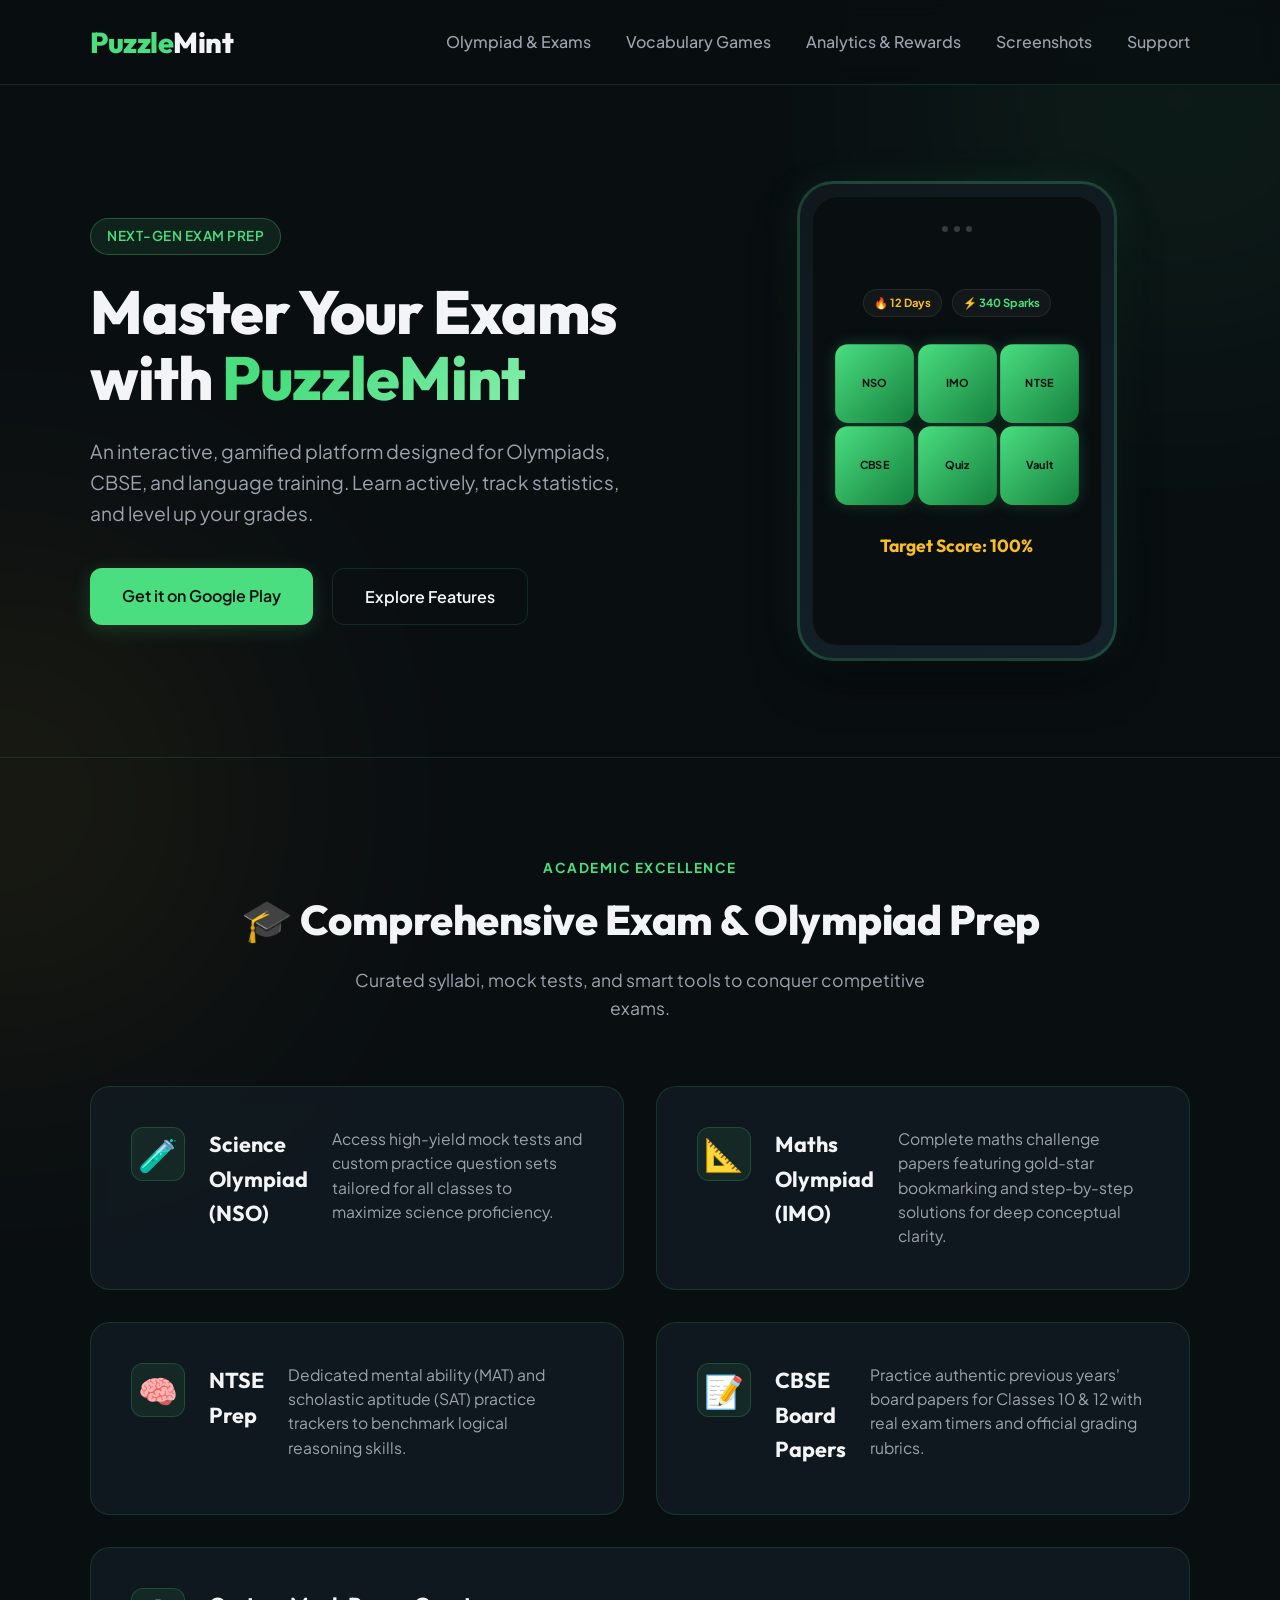
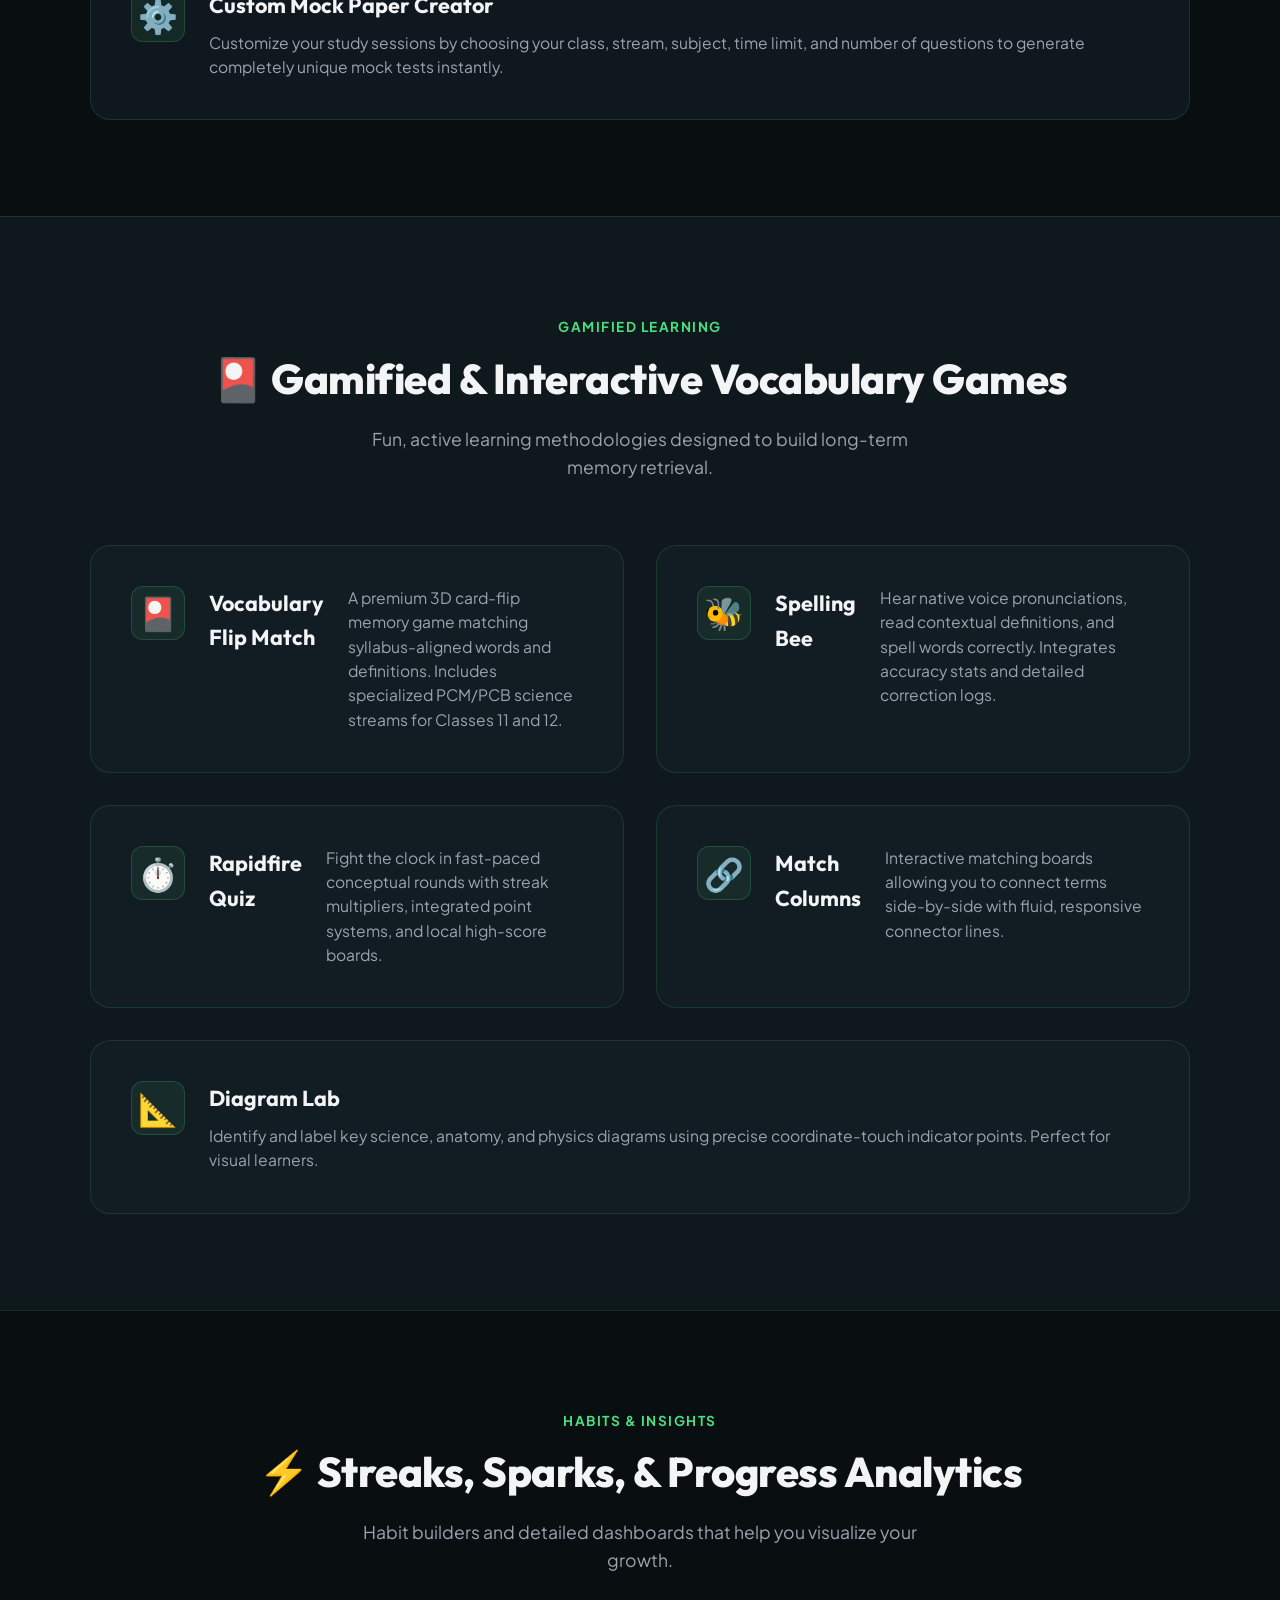
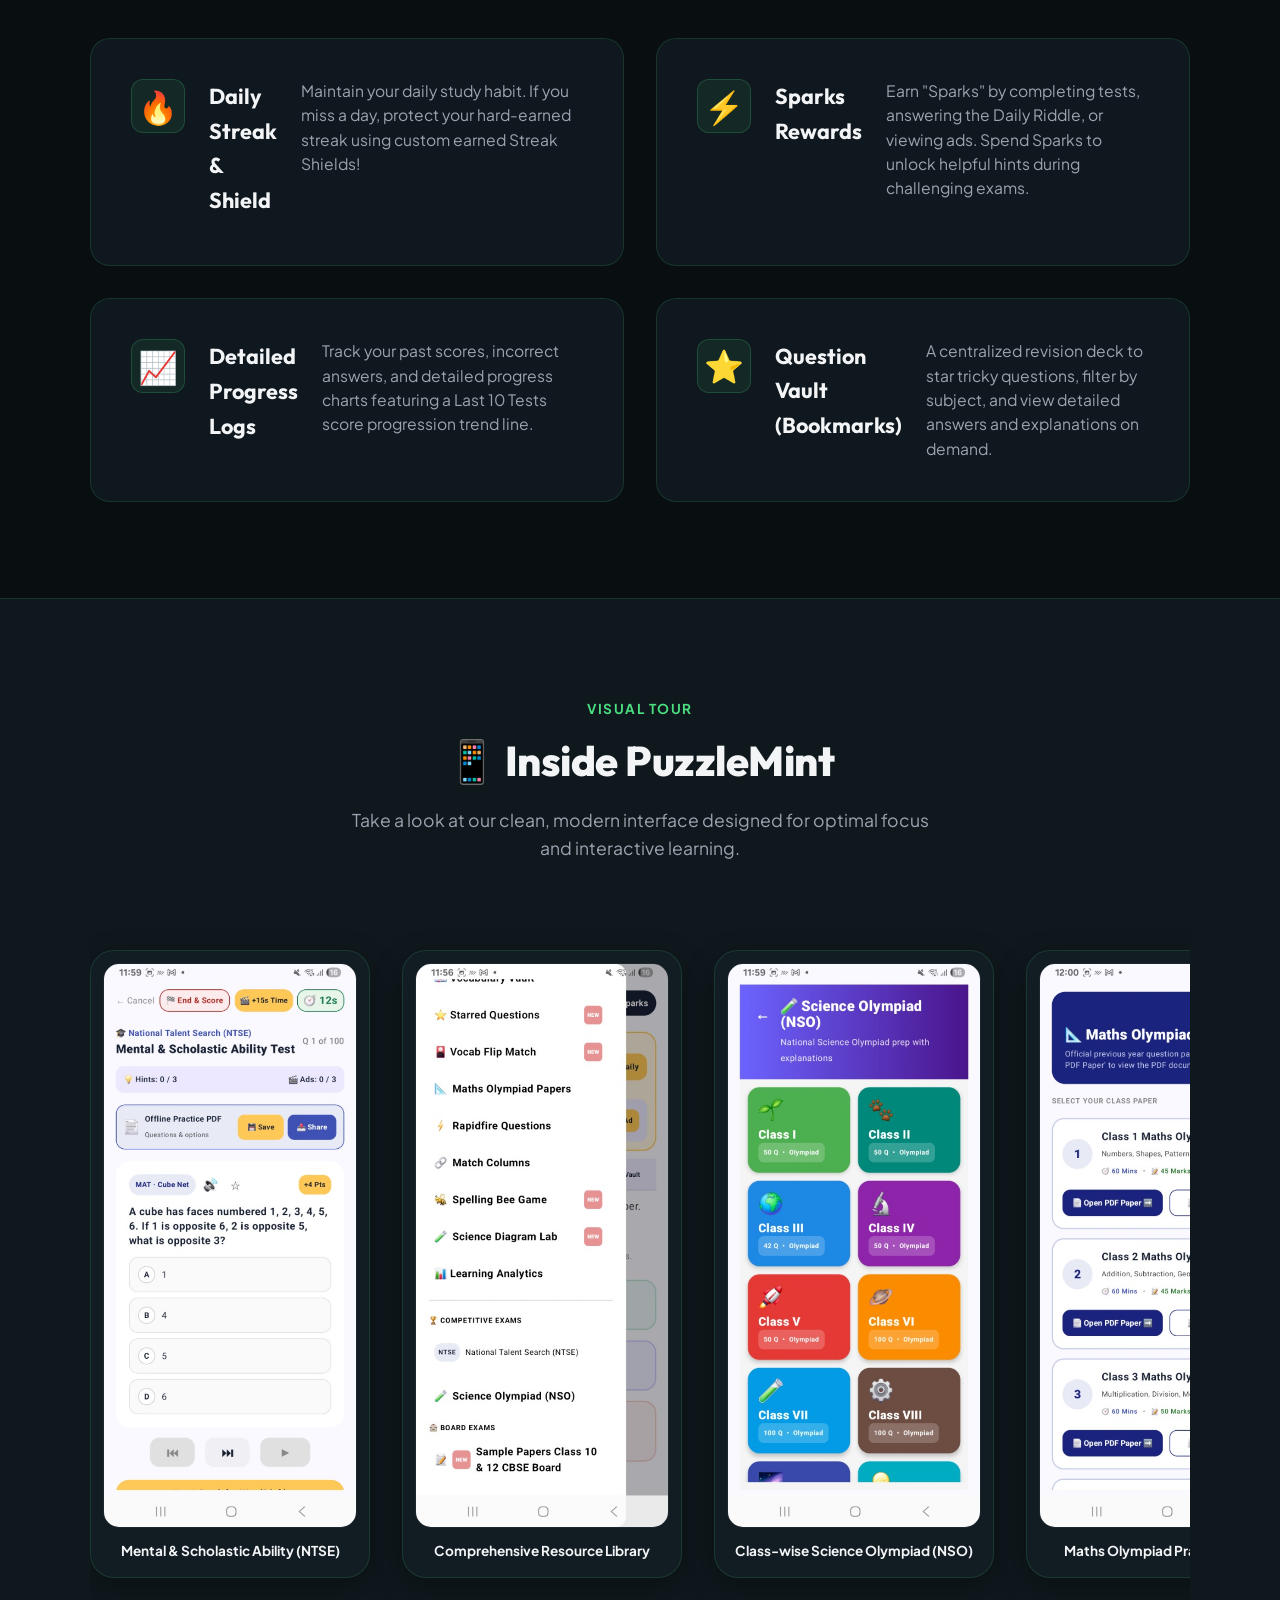
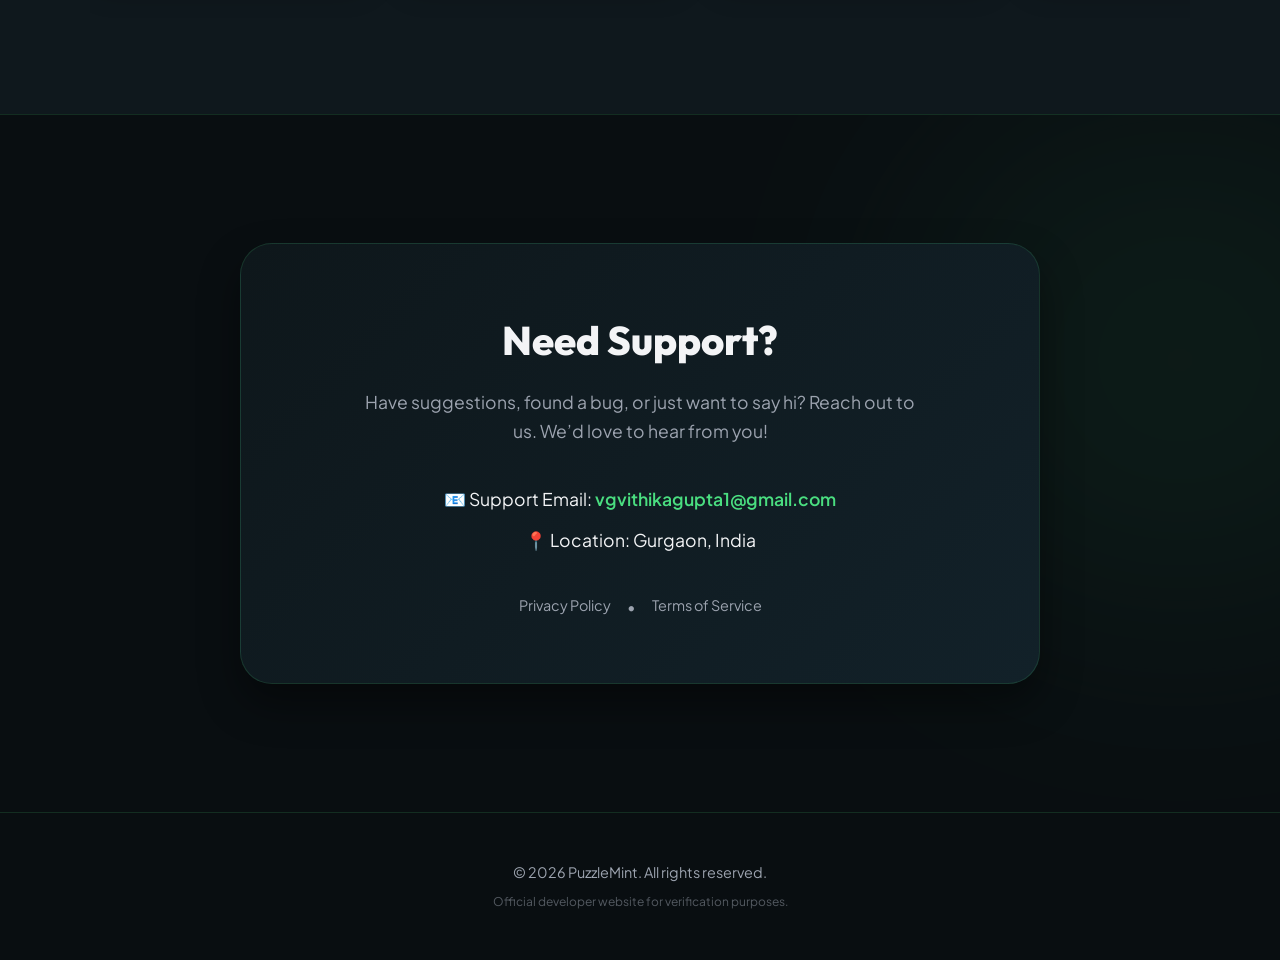
==== index.html @ e4a866c2 "initial commit for root website and app-ads.txt" ====
<!DOCTYPE html>
<html lang="en">
<head>
    <meta charset="UTF-8">
    <meta name="viewport" content="width=device-width, initial-scale=1.0">
    <title>PuzzleMint | Comprehensive Olympiad & Exam Prep platform</title>
    <meta name="description" content="Welcome to PuzzleMint, your ultimate gamified learning companion featuring Olympiad Prep, NSO & IMO, custom mock papers, vocabulary matches, and advanced student progress trackers.">
    <!-- Google Fonts -->
    <link rel="preconnect" href="https://fonts.googleapis.com">
    <link rel="preconnect" href="https://fonts.gstatic.com" crossorigin>
    <link href="https://fonts.googleapis.com/css2?family=Outfit:wght@300;400;600;800&family=Plus+Jakarta+Sans:wght@300;400;500;700&display=swap" rel="stylesheet">
    <link rel="stylesheet" href="style.css?v=1.0.2">
</head>
<body>
    <!-- Background glow elements -->
    <div class="glow glow-1"></div>
    <div class="glow glow-2"></div>
    <div class="glow glow-3"></div>

    <header>
        <div class="container navbar">
            <div class="logo">
                <span class="logo-mint">Puzzle</span><span class="logo-gold">Mint</span>
            </div>
            <nav>
                <a href="#prep">Olympiad & Exams</a>
                <a href="#vocabulary">Vocabulary Games</a>
                <a href="#analytics">Analytics & Rewards</a>
                <a href="#screenshots">Screenshots</a>
                <a href="#support">Support</a>
            </nav>
        </div>
    </header>

    <main>
        <!-- Hero Section -->
        <section class="hero container">
            <div class="hero-content">
                <span class="badge">Next-Gen Exam Prep</span>
                <h1>Master Your Exams with <span class="text-gradient">PuzzleMint</span></h1>
                <p>An interactive, gamified platform designed for Olympiads, CBSE, and language training. Learn actively, track statistics, and level up your grades.</p>
                <div class="cta-buttons">
                    <a href="https://play.google.com/store/apps" target="_blank" rel="noopener noreferrer" class="btn btn-primary">
                        Get it on Google Play
                    </a>
                    <a href="#prep" class="btn btn-secondary">Explore Features</a>
                </div>
            </div>
            <div class="hero-visual">
                <div class="game-mockup">
                    <div class="mockup-inner">
                        <div class="mockup-header">
                            <span class="dot"></span>
                            <span class="dot"></span>
                            <span class="dot"></span>
                        </div>
                        <div class="mockup-screen">
                            <div class="stats-mini-board">
                                <div class="streak-mini">🔥 12 Days</div>
                                <div class="sparks-mini">⚡ 340 Sparks</div>
                            </div>
                            <div class="puzzle-grid">
                                <div class="grid-cell active">NSO</div>
                                <div class="grid-cell active">IMO</div>
                                <div class="grid-cell active">NTSE</div>
                                <div class="grid-cell active">CBSE</div>
                                <div class="grid-cell active">Quiz</div>
                                <div class="grid-cell active">Vault</div>
                            </div>
                            <div class="mockup-score">Target Score: 100%</div>
                        </div>
                    </div>
                </div>
            </div>
        </section>

        <!-- Section 1: Exam & Olympiad Prep -->
        <section id="prep" class="features-section">
            <div class="container">
                <div class="section-header">
                    <span class="section-badge">Academic Excellence</span>
                    <h2>🎓 Comprehensive Exam & Olympiad Prep</h2>
                    <p>Curated syllabi, mock tests, and smart tools to conquer competitive exams.</p>
                </div>
                <div class="features-grid">
                    <div class="feature-card">
                        <div class="feature-icon">🧪</div>
                        <h3>Science Olympiad (NSO)</h3>
                        <p>Access high-yield mock tests and custom practice question sets tailored for all classes to maximize science proficiency.</p>
                    </div>
                    <div class="feature-card">
                        <div class="feature-icon">📐</div>
                        <h3>Maths Olympiad (IMO)</h3>
                        <p>Complete maths challenge papers featuring gold-star bookmarking and step-by-step solutions for deep conceptual clarity.</p>
                    </div>
                    <div class="feature-card">
                        <div class="feature-icon">🧠</div>
                        <h3>NTSE Prep</h3>
                        <p>Dedicated mental ability (MAT) and scholastic aptitude (SAT) practice trackers to benchmark logical reasoning skills.</p>
                    </div>
                    <div class="feature-card">
                        <div class="feature-icon">📝</div>
                        <h3>CBSE Board Papers</h3>
                        <p>Practice authentic previous years' board papers for Classes 10 & 12 with real exam timers and official grading rubrics.</p>
                    </div>
                    <div class="feature-card full-width">
                        <div class="feature-icon">⚙️</div>
                        <div>
                            <h3>Custom Mock Paper Creator</h3>
                            <p>Customize your study sessions by choosing your class, stream, subject, time limit, and number of questions to generate completely unique mock tests instantly.</p>
                        </div>
                    </div>
                </div>
            </div>
        </section>

        <!-- Section 2: Gamified & Interactive Vocabulary Games -->
        <section id="vocabulary" class="features-section alt-bg">
            <div class="container">
                <div class="section-header">
                    <span class="section-badge">Gamified Learning</span>
                    <h2>🎴 Gamified & Interactive Vocabulary Games</h2>
                    <p>Fun, active learning methodologies designed to build long-term memory retrieval.</p>
                </div>
                <div class="features-grid">
                    <div class="feature-card">
                        <div class="feature-icon">🎴</div>
                        <h3>Vocabulary Flip Match</h3>
                        <p>A premium 3D card-flip memory game matching syllabus-aligned words and definitions. Includes specialized PCM/PCB science streams for Classes 11 and 12.</p>
                    </div>
                    <div class="feature-card">
                        <div class="feature-icon">🐝</div>
                        <h3>Spelling Bee</h3>
                        <p>Hear native voice pronunciations, read contextual definitions, and spell words correctly. Integrates accuracy stats and detailed correction logs.</p>
                    </div>
                    <div class="feature-card">
                        <div class="feature-icon">⏱️</div>
                        <h3>Rapidfire Quiz</h3>
                        <p>Fight the clock in fast-paced conceptual rounds with streak multipliers, integrated point systems, and local high-score boards.</p>
                    </div>
                    <div class="feature-card">
                        <div class="feature-icon">🔗</div>
                        <h3>Match Columns</h3>
                        <p>Interactive matching boards allowing you to connect terms side-by-side with fluid, responsive connector lines.</p>
                    </div>
                    <div class="feature-card full-width">
                        <div class="feature-icon">📐</div>
                        <div>
                            <h3>Diagram Lab</h3>
                            <p>Identify and label key science, anatomy, and physics diagrams using precise coordinate-touch indicator points. Perfect for visual learners.</p>
                        </div>
                    </div>
                </div>
            </div>
        </section>

        <!-- Section 3: Streaks, Sparks, & Progress Analytics -->
        <section id="analytics" class="features-section">
            <div class="container">
                <div class="section-header">
                    <span class="section-badge">Habits & Insights</span>
                    <h2>⚡ Streaks, Sparks, & Progress Analytics</h2>
                    <p>Habit builders and detailed dashboards that help you visualize your growth.</p>
                </div>
                <div class="features-grid">
                    <div class="feature-card">
                        <div class="feature-icon">🔥</div>
                        <h3>Daily Streak & Shield</h3>
                        <p>Maintain your daily study habit. If you miss a day, protect your hard-earned streak using custom earned Streak Shields!</p>
                    </div>
                    <div class="feature-card">
                        <div class="feature-icon">⚡</div>
                        <h3>Sparks Rewards</h3>
                        <p>Earn "Sparks" by completing tests, answering the Daily Riddle, or viewing ads. Spend Sparks to unlock helpful hints during challenging exams.</p>
                    </div>
                    <div class="feature-card">
                        <div class="feature-icon">📈</div>
                        <h3>Detailed Progress Logs</h3>
                        <p>Track your past scores, incorrect answers, and detailed progress charts featuring a Last 10 Tests score progression trend line.</p>
                    </div>
                    <div class="feature-card">
                        <div class="feature-icon">⭐</div>
                        <h3>Question Vault (Bookmarks)</h3>
                        <p>A centralized revision deck to star tricky questions, filter by subject, and view detailed answers and explanations on demand.</p>
                    </div>
                </div>
            </div>
        </section>

        <!-- App Screenshots Section -->
        <section id="screenshots" class="screenshots-section alt-bg">
            <div class="container">
                <div class="section-header">
                    <span class="section-badge">Visual Tour</span>
                    <h2>📱 Inside PuzzleMint</h2>
                    <p>Take a look at our clean, modern interface designed for optimal focus and interactive learning.</p>
                </div>
                <div class="screenshots-slider">
                    <div class="screenshot-item">
                        <img src="assets/screen1.jpg" alt="NTSE Mental & Scholastic Ability Test Screen">
                        <p class="screenshot-caption">Mental & Scholastic Ability (NTSE)</p>
                    </div>
                    <div class="screenshot-item">
                        <img src="assets/screen2.jpg" alt="App Resource Menu Screen">
                        <p class="screenshot-caption">Comprehensive Resource Library</p>
                    </div>
                    <div class="screenshot-item">
                        <img src="assets/screen3.jpg" alt="Science Olympiad NSO Screen">
                        <p class="screenshot-caption">Class-wise Science Olympiad (NSO)</p>
                    </div>
                    <div class="screenshot-item">
                        <img src="assets/screen4.jpg" alt="Maths Olympiad IMO Screen">
                        <p class="screenshot-caption">Maths Olympiad Practice (IMO)</p>
                    </div>
                    <div class="screenshot-item">
                        <img src="assets/screen5.jpg" alt="Vocabulary Quest & Streak Screen">
                        <p class="screenshot-caption">Gamified Vocabulary & Daily Streaks</p>
                    </div>
                    <div class="screenshot-item">
                        <img src="assets/screen6.jpg" alt="Custom Mock Paper Creator Screen">
                        <p class="screenshot-caption">Custom Mock Paper Creator</p>
                    </div>
                    <div class="screenshot-item">
                        <img src="assets/screen7.jpg" alt="Spelling Bee Difficulty Level Selection Screen">
                        <p class="screenshot-caption">Spelling Bee game</p>
                    </div>
                    <div class="screenshot-item">
                        <img src="assets/screen8.jpg" alt="CBSE Board Papers Subject Selection Screen">
                        <p class="screenshot-caption">CBSE Board subject selection</p>
                    </div>
                    <div class="screenshot-item">
                        <img src="assets/screen9.jpg" alt="CBSE Board Papers Class Level Selection Screen">
                        <p class="screenshot-caption">CBSE Board class selection</p>
                    </div>
                    <div class="screenshot-item">
                        <img src="assets/screen10.jpg" alt="Science Olympiad NSO Quiz Screen">
                        <p class="screenshot-caption">Science Olympiad (NSO) practice</p>
                    </div>
                    <div class="screenshot-item">
                        <img src="assets/screen11.jpg" alt="Vocabulary Practice Questions Screen">
                        <p class="screenshot-caption">Vocabulary practice by class</p>
                    </div>
                    <div class="screenshot-item">
                        <img src="assets/screen12.jpg" alt="Weekly Topic Digest Grade Selection Screen">
                        <p class="screenshot-caption">Weekly Topic Digest</p>
                    </div>
                    <div class="screenshot-item">
                        <img src="assets/screen13.jpg" alt="Science Diagram Lab Selection Screen">
                        <p class="screenshot-caption">Science Diagram Lab</p>
                    </div>
                    <div class="screenshot-item">
                        <img src="assets/screen14.jpg" alt="Maths Olympiad IMO Papers Screen">
                        <p class="screenshot-caption">IMO Papers list</p>
                    </div>
                </div>
            </div>
        </section>

        <!-- Support & Contact Section -->
        <section id="support" class="support-section">
            <div class="container">
                <div class="support-card">
                    <h2>Need Support?</h2>
                    <p>Have suggestions, found a bug, or just want to say hi? Reach out to us. We’d love to hear from you!</p>
                    <div class="contact-details">
                        <p>📧 Support Email: <a href="mailto:vgvithikagupta1@gmail.com">vgvithikagupta1@gmail.com</a></p>
                        <p>📍 Location: Gurgaon, India</p>
                    </div>
                    <div class="legal-links">
                        <a href="privacy-policy.html">Privacy Policy</a>
                        <span>•</span>
                        <a href="terms-of-service.html">Terms of Service</a>
                    </div>
                </div>
            </div>
        </section>
    </main>

    <footer>
        <div class="container footer-content">
            <p>&copy; 2026 PuzzleMint. All rights reserved.</p>
            <p class="verification-tag">Official developer website for verification purposes.</p>
        </div>
    </footer>
</body>
</html>
---- style.css ----
/* --- Design System & CSS Variables --- */
:root {
    --bg-dark: #090e11;
    --bg-dark-accent: #0f181d;
    --mint-primary: #4ade80;
    --mint-light: #86efac;
    --mint-dark: #15803d;
    --gold: #fbbf24;
    --text-main: #f3f4f6;
    --text-muted: #9ca3af;
    --card-bg: rgba(21, 33, 40, 0.6);
    --border-color: rgba(74, 222, 128, 0.15);
    --font-heading: 'Outfit', sans-serif;
    --font-body: 'Plus Jakarta Sans', sans-serif;
}

* {
    margin: 0;
    padding: 0;
    box-sizing: border-box;
}

body {
    background-color: var(--bg-dark);
    color: var(--text-main);
    font-family: var(--font-body);
    line-height: 1.6;
    overflow-x: hidden;
    position: relative;
}

/* Background glows for a premium modern feel */
.glow {
    position: absolute;
    width: 400px;
    height: 400px;
    border-radius: 50%;
    filter: blur(140px);
    z-index: -1;
    opacity: 0.12;
    pointer-events: none;
}

.glow-1 {
    background-color: var(--mint-primary);
    top: -100px;
    right: -100px;
}

.glow-2 {
    background-color: var(--gold);
    top: 600px;
    left: -200px;
}

.glow-3 {
    background-color: var(--mint-primary);
    bottom: 400px;
    right: -100px;
}

/* Layout Utilities */
.container {
    width: 90%;
    max-width: 1100px;
    margin: 0 auto;
}

/* Header & Navbar */
header {
    background-color: rgba(9, 14, 17, 0.8);
    backdrop-filter: blur(10px);
    border-bottom: 1px solid var(--border-color);
    position: sticky;
    top: 0;
    z-index: 100;
}

.navbar {
    display: flex;
    justify-content: space-between;
    align-items: center;
    padding: 1.2rem 0;
}

.logo {
    font-family: var(--font-heading);
    font-size: 1.8rem;
    font-weight: 800;
    letter-spacing: -0.5px;
}

.logo-mint {
    color: var(--mint-primary);
}

.logo-gold {
    color: var(--text-main);
}

nav a {
    color: var(--text-muted);
    text-decoration: none;
    margin-left: 2rem;
    font-weight: 500;
    transition: color 0.3s ease;
}

nav a:hover {
    color: var(--mint-primary);
}

/* Hero Section */
.hero {
    display: flex;
    align-items: center;
    justify-content: space-between;
    padding: 6rem 0;
    gap: 4rem;
}

.hero-content {
    flex: 1.1;
}

.badge {
    display: inline-block;
    background-color: rgba(74, 222, 128, 0.1);
    border: 1px solid rgba(74, 222, 128, 0.3);
    color: var(--mint-primary);
    padding: 0.4rem 1rem;
    border-radius: 50px;
    font-size: 0.85rem;
    font-weight: 600;
    margin-bottom: 1.5rem;
    text-transform: uppercase;
    letter-spacing: 0.5px;
}

.hero-content h1 {
    font-family: var(--font-heading);
    font-size: 3.8rem;
    line-height: 1.1;
    font-weight: 800;
    margin-bottom: 1.5rem;
    letter-spacing: -1px;
}

.text-gradient {
    background: linear-gradient(135deg, var(--mint-primary) 30%, var(--mint-light));
    -webkit-background-clip: text;
    -webkit-text-fill-color: transparent;
}

.hero-content p {
    font-size: 1.2rem;
    color: var(--text-muted);
    margin-bottom: 2.5rem;
    max-width: 550px;
}

.cta-buttons {
    display: flex;
    gap: 1.2rem;
}

.btn {
    display: inline-block;
    padding: 0.9rem 2rem;
    border-radius: 12px;
    font-weight: 600;
    font-size: 1rem;
    text-decoration: none;
    transition: all 0.3s cubic-bezier(0.4, 0, 0.2, 1);
    cursor: pointer;
}

.btn-primary {
    background-color: var(--mint-primary);
    color: var(--bg-dark);
    box-shadow: 0 4px 20px rgba(74, 222, 128, 0.2);
}

.btn-primary:hover {
    background-color: var(--mint-light);
    transform: translateY(-2px);
    box-shadow: 0 6px 24px rgba(74, 222, 128, 0.3);
}

.btn-secondary {
    background-color: transparent;
    color: var(--text-main);
    border: 1px solid var(--border-color);
}

.btn-secondary:hover {
    background-color: rgba(74, 222, 128, 0.05);
    border-color: var(--mint-primary);
    transform: translateY(-2px);
}

.hero-visual {
    flex: 0.9;
    display: flex;
    justify-content: center;
}

/* Beautiful Interactive Game Mockup */
.game-mockup {
    width: 320px;
    height: 480px;
    background: linear-gradient(145deg, var(--bg-dark-accent), #13222a);
    border: 3px solid rgba(74, 222, 128, 0.2);
    border-radius: 36px;
    padding: 12px;
    box-shadow: 0 25px 50px -12px rgba(0, 0, 0, 0.5), 0 0 40px rgba(74, 222, 128, 0.08);
}

.mockup-inner {
    width: 100%;
    height: 100%;
    background-color: var(--bg-dark);
    border-radius: 26px;
    overflow: hidden;
    display: flex;
    flex-direction: column;
    align-items: center;
    justify-content: space-between;
    padding: 1.8rem 1.5rem;
    border: 1px solid rgba(255, 255, 255, 0.05);
}

.mockup-header {
    display: flex;
    gap: 6px;
}

.mockup-header .dot {
    width: 6px;
    height: 6px;
    background-color: var(--text-muted);
    border-radius: 50%;
    opacity: 0.3;
}

.mockup-screen {
    width: 100%;
    flex: 1;
    display: flex;
    flex-direction: column;
    justify-content: center;
    align-items: center;
    gap: 1.8rem;
}

.stats-mini-board {
    display: flex;
    gap: 10px;
    width: 100%;
    justify-content: center;
}

.streak-mini, .sparks-mini {
    background-color: rgba(255, 255, 255, 0.04);
    border: 1px solid rgba(255, 255, 255, 0.08);
    border-radius: 20px;
    padding: 4px 10px;
    font-size: 0.7rem;
    font-weight: 700;
}

.streak-mini {
    color: var(--gold);
}

.sparks-mini {
    color: var(--mint-primary);
}

.puzzle-grid {
    display: grid;
    grid-template-columns: repeat(3, 1fr);
    gap: 8px;
    width: 100%;
}

.grid-cell {
    aspect-ratio: 1;
    background-color: rgba(255, 255, 255, 0.02);
    border: 1px solid rgba(255, 255, 255, 0.06);
    border-radius: 12px;
    display: flex;
    align-items: center;
    justify-content: center;
    font-size: 0.65rem;
    font-weight: 700;
    color: var(--text-muted);
    transition: all 0.5s ease;
}

.grid-cell.active {
    background: linear-gradient(135deg, var(--mint-primary), var(--mint-dark));
    box-shadow: 0 0 15px rgba(74, 222, 128, 0.2);
    border: none;
    transform: scale(1.05);
    color: var(--bg-dark);
}

.mockup-score {
    font-family: var(--font-heading);
    font-weight: 700;
    color: var(--gold);
    font-size: 1.1rem;
}

/* Features Sections */
.features-section {
    padding: 6rem 0;
    border-top: 1px solid var(--border-color);
}

.alt-bg {
    background-color: var(--bg-dark-accent);
}

.section-badge {
    color: var(--mint-primary);
    font-size: 0.85rem;
    font-weight: 700;
    text-transform: uppercase;
    letter-spacing: 1.5px;
    margin-bottom: 0.5rem;
    display: inline-block;
}

.section-header {
    text-align: center;
    margin-bottom: 4rem;
}

.section-header h2 {
    font-family: var(--font-heading);
    font-size: 2.6rem;
    font-weight: 800;
    margin-bottom: 0.75rem;
    letter-spacing: -0.5px;
}

.section-header p {
    color: var(--text-muted);
    font-size: 1.1rem;
    max-width: 600px;
    margin: 0 auto;
}

.features-grid {
    display: grid;
    grid-template-columns: repeat(2, 1fr);
    gap: 2rem;
}

.feature-card {
    background-color: var(--card-bg);
    border: 1px solid var(--border-color);
    border-radius: 20px;
    padding: 2.5rem;
    display: flex;
    gap: 1.5rem;
    align-items: flex-start;
    backdrop-filter: blur(10px);
    transition: transform 0.3s cubic-bezier(0.4, 0, 0.2, 1), border-color 0.3s ease;
}

.feature-card:hover {
    transform: translateY(-4px);
    border-color: var(--mint-primary);
    box-shadow: 0 10px 30px rgba(74, 222, 128, 0.05);
}

.feature-icon {
    font-size: 2rem;
    background-color: rgba(74, 222, 128, 0.08);
    border: 1px solid rgba(74, 222, 128, 0.2);
    border-radius: 12px;
    width: 54px;
    height: 54px;
    display: flex;
    align-items: center;
    justify-content: center;
    flex-shrink: 0;
}

.feature-card h3 {
    font-family: var(--font-heading);
    font-size: 1.35rem;
    font-weight: 700;
    margin-bottom: 0.5rem;
    color: var(--text-main);
}

.feature-card p {
    color: var(--text-muted);
    font-size: 0.98rem;
    line-height: 1.55;
}

.feature-card.full-width {
    grid-column: span 2;
}

/* Support Section */
.support-section {
    padding: 8rem 0;
    border-top: 1px solid var(--border-color);
}

.support-card {
    background: linear-gradient(135deg, #0e171b, #122129);
    border: 1px solid var(--border-color);
    border-radius: 32px;
    padding: 4rem;
    text-align: center;
    max-width: 800px;
    margin: 0 auto;
    box-shadow: 0 20px 40px rgba(0, 0, 0, 0.4);
}

.support-card h2 {
    font-family: var(--font-heading);
    font-size: 2.5rem;
    font-weight: 800;
    margin-bottom: 1rem;
}

.support-card p {
    color: var(--text-muted);
    font-size: 1.1rem;
    max-width: 550px;
    margin: 0 auto 2.5rem;
}

.contact-details {
    margin-bottom: 2.5rem;
}

.contact-details p {
    margin-bottom: 0.8rem;
    font-size: 1.1rem;
    color: var(--text-main);
}

.contact-details a {
    color: var(--mint-primary);
    text-decoration: none;
    font-weight: 600;
}

.contact-details a:hover {
    text-decoration: underline;
}

.legal-links {
    display: flex;
    justify-content: center;
    gap: 1rem;
    color: var(--text-muted);
}

.legal-links a {
    color: var(--text-muted);
    text-decoration: none;
    font-size: 0.9rem;
    transition: color 0.3s ease;
}

.legal-links a:hover {
    color: var(--text-main);
}

/* Screenshots Section */
.screenshots-section {
    padding: 6rem 0;
    border-top: 1px solid var(--border-color);
}

.screenshots-slider {
    display: flex;
    gap: 2rem;
    overflow-x: auto;
    padding: 1.5rem 0 2.5rem;
    scrollbar-width: thin;
    scrollbar-color: var(--mint-primary) var(--bg-dark-accent);
}

.screenshots-slider::-webkit-scrollbar {
    height: 6px;
}

.screenshots-slider::-webkit-scrollbar-track {
    background: var(--bg-dark-accent);
}

.screenshots-slider::-webkit-scrollbar-thumb {
    background-color: var(--mint-primary);
    border-radius: 10px;
}

.screenshot-item {
    flex: 0 0 280px;
    background-color: var(--card-bg);
    border: 1px solid var(--border-color);
    border-radius: 24px;
    padding: 12px;
    text-align: center;
    box-shadow: 0 10px 30px rgba(0, 0, 0, 0.3);
    transition: transform 0.3s cubic-bezier(0.4, 0, 0.2, 1);
}

.screenshot-item:hover {
    transform: translateY(-8px) scale(1.02);
    border-color: var(--mint-primary);
}

.screenshot-item img {
    width: 100%;
    border-radius: 16px;
    display: block;
    margin-bottom: 12px;
    border: 1px solid rgba(255, 255, 255, 0.05);
}

.screenshot-caption {
    font-size: 0.85rem;
    font-weight: 700;
    color: var(--text-main);
    margin: 8px 0 4px;
}

/* Footer */
footer {
    border-top: 1px solid var(--border-color);
    padding: 3rem 0;
    text-align: center;
    background-color: var(--bg-dark);
}

.footer-content p {
    color: var(--text-muted);
    font-size: 0.9rem;
}

.verification-tag {
    margin-top: 0.5rem;
    font-size: 0.75rem !important;
    opacity: 0.5;
}

/* Responsive Styling */
@media (max-width: 768px) {
    .hero {
        flex-direction: column-reverse;
        padding: 4rem 0;
        text-align: center;
        gap: 3rem;
    }

    .hero-content h1 {
        font-size: 2.8rem;
    }

    .hero-content p {
        margin: 0 auto 2rem;
    }

    .cta-buttons {
        justify-content: center;
    }

    .navbar {
        flex-direction: column;
        gap: 1rem;
    }

    nav a {
        margin: 0 1rem;
    }

    .features-grid {
        grid-template-columns: 1fr;
    }

    .feature-card.full-width {
        grid-column: span 1;
    }

    .support-card {
        padding: 2.5rem 1.5rem;
    }
}
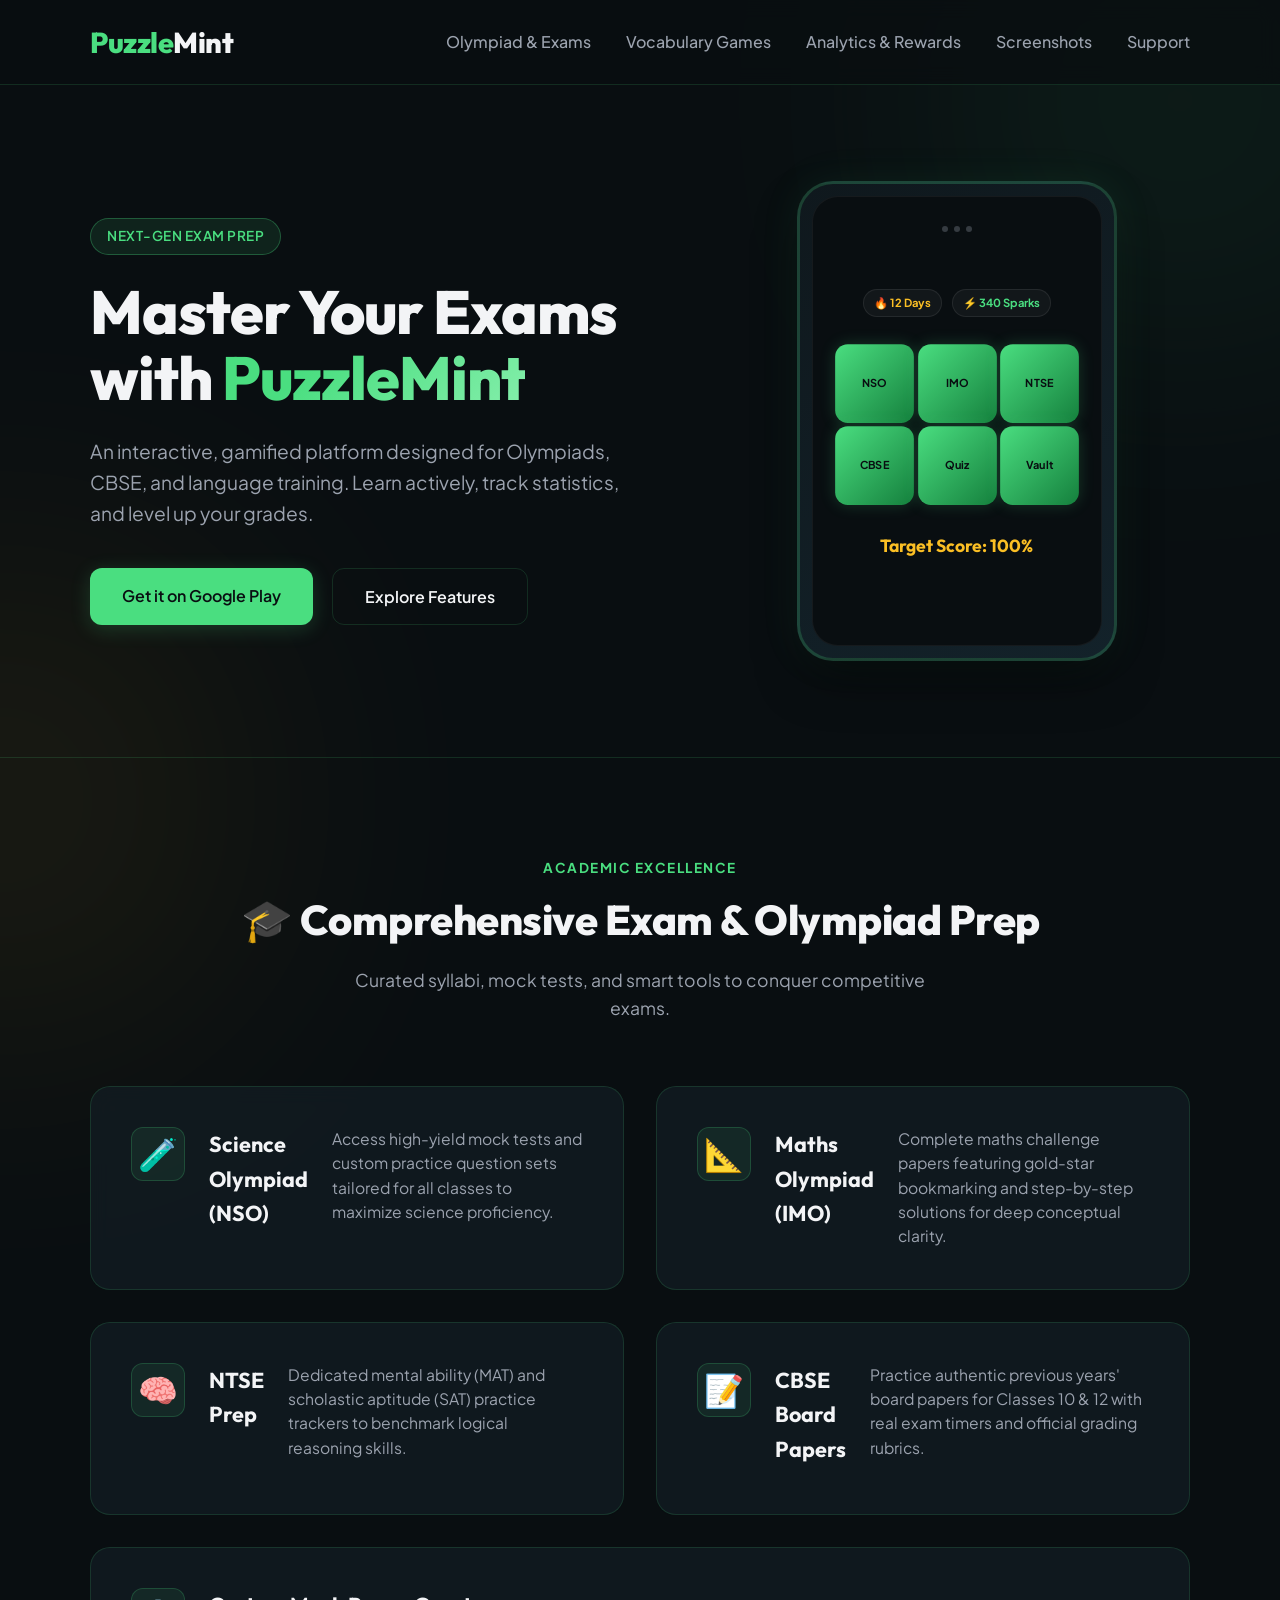
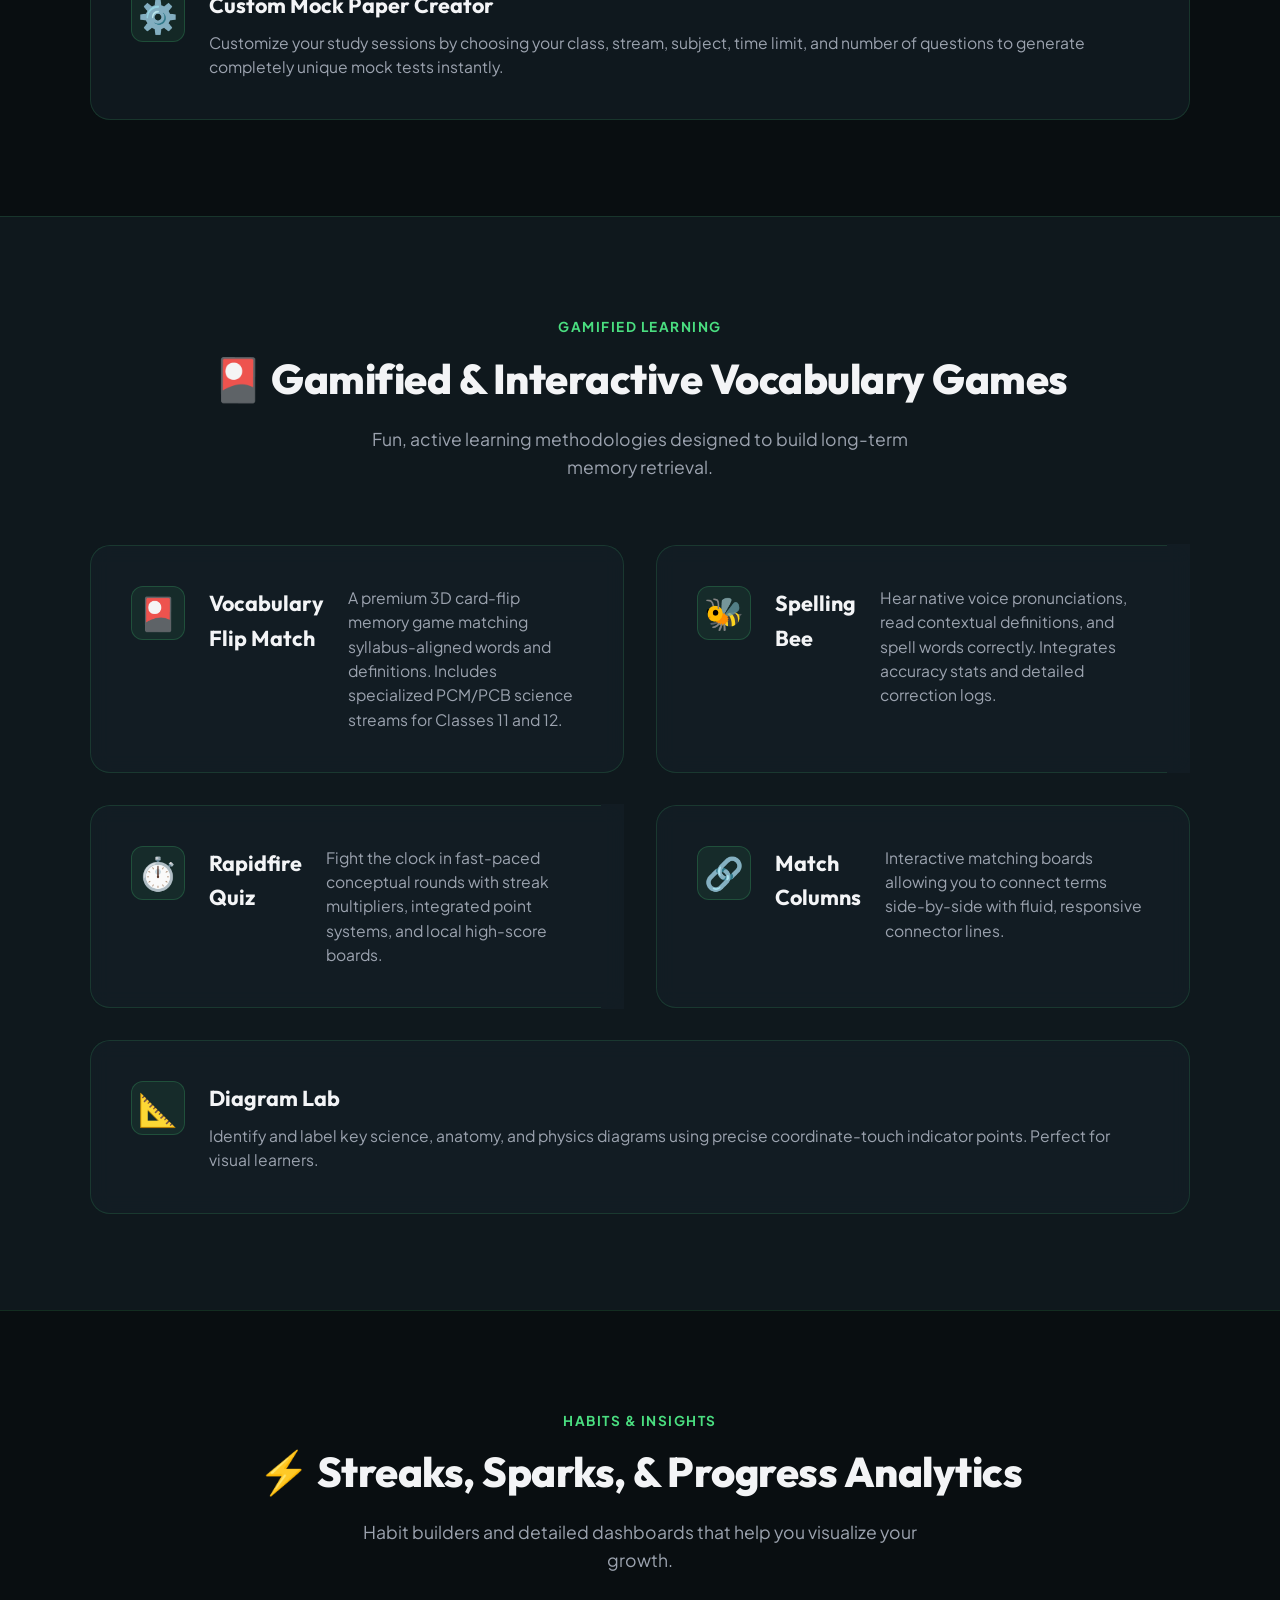
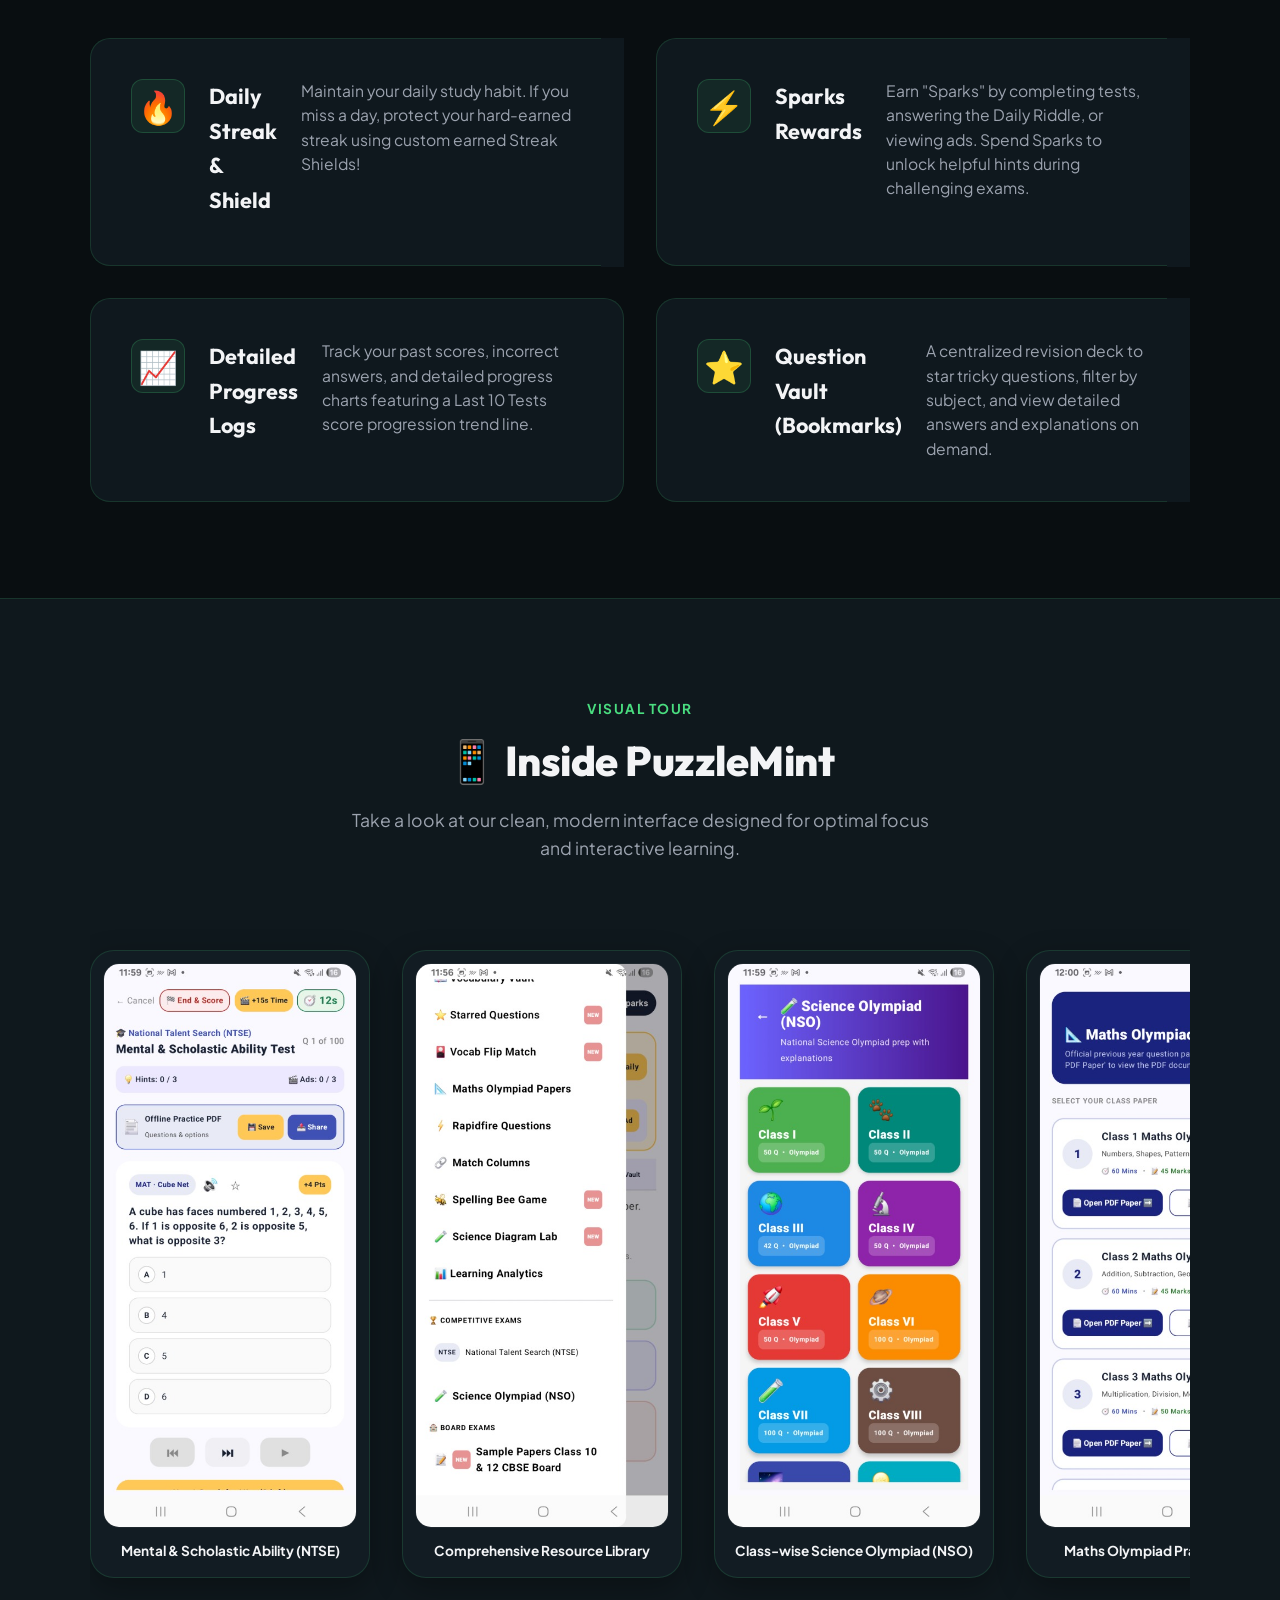
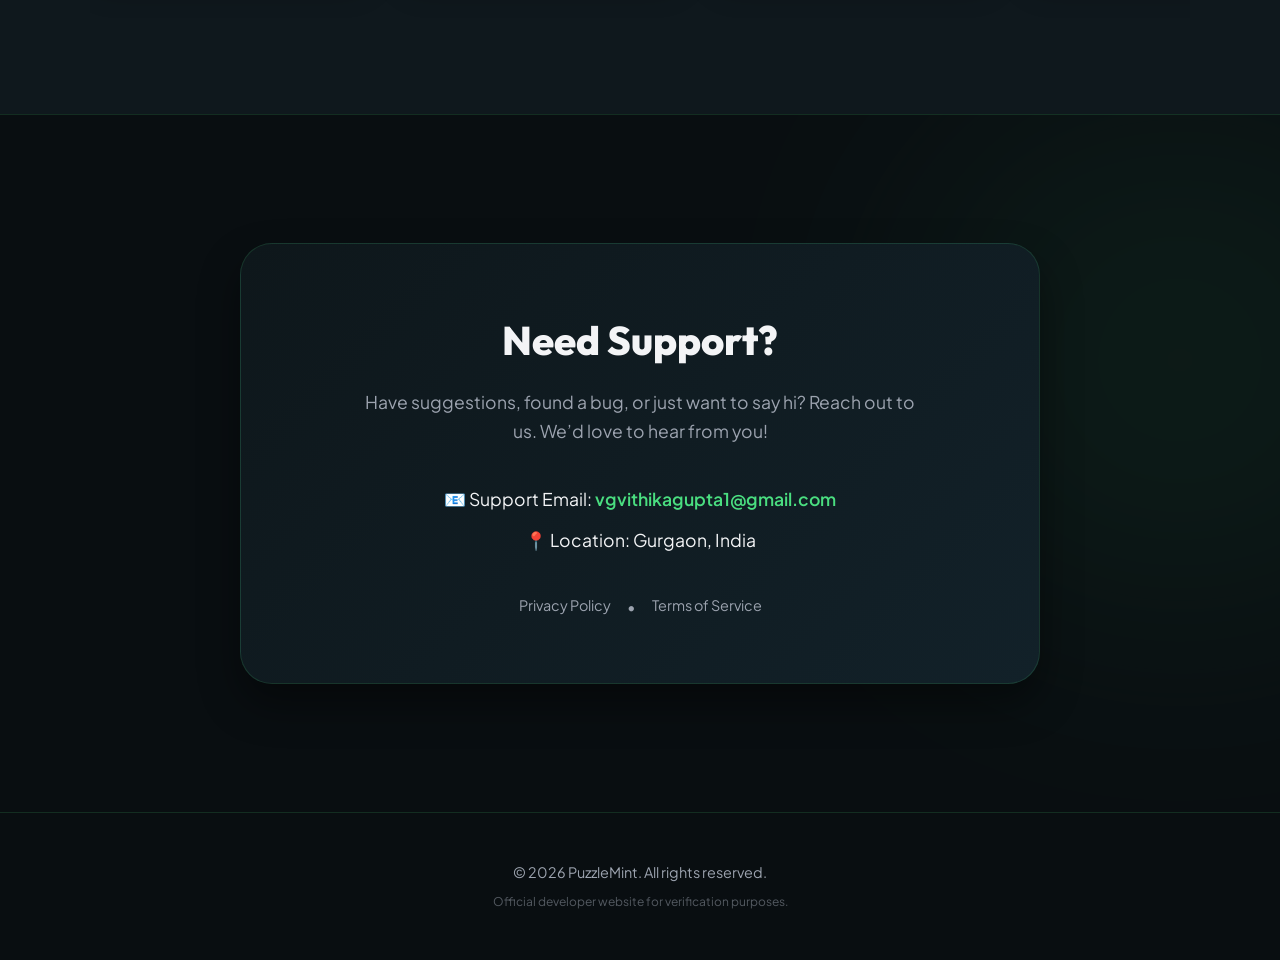
==== commit 785e0595: "Update index.html" ====
--- a/index.html
+++ b/index.html
@@ -28,8 +28,11 @@
                 <a href="#analytics">Analytics & Rewards</a>
                 <a href="#screenshots">Screenshots</a>
                 <a href="#support">Support</a>
+                
             </nav>
+            <script src="https://www.makermap.lol/badge/VithikaGup82616.js" data-position="corner" async></script>
         </div>
+        
     </header>
 
     <main>
@@ -40,7 +43,7 @@
                 <h1>Master Your Exams with <span class="text-gradient">PuzzleMint</span></h1>
                 <p>An interactive, gamified platform designed for Olympiads, CBSE, and language training. Learn actively, track statistics, and level up your grades.</p>
                 <div class="cta-buttons">
-                    <a href="https://play.google.com/store/apps" target="_blank" rel="noopener noreferrer" class="btn btn-primary">
+                    <a href="https://play.google.com/store/apps/details?id=com.puzzlemint.app" target="_blank" rel="noopener noreferrer" class="btn btn-primary">
                         Get it on Google Play
                     </a>
                     <a href="#prep" class="btn btn-secondary">Explore Features</a>
